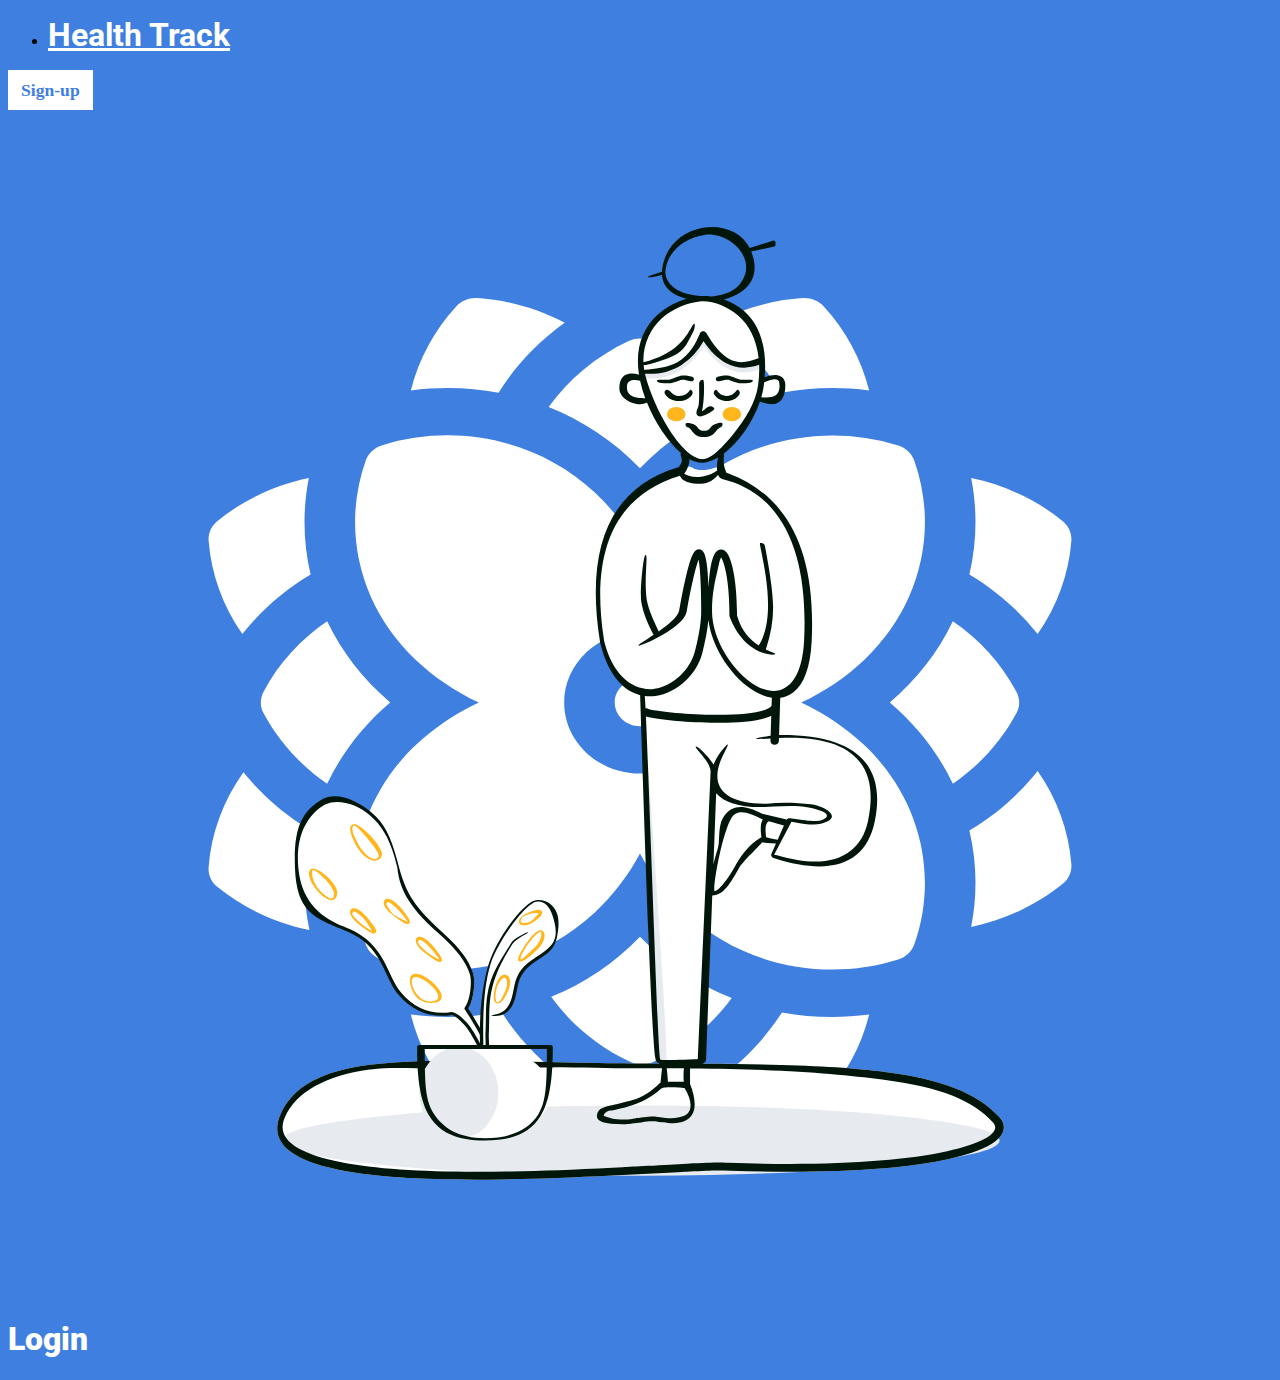
==== login.html @ 3c76cd89 "Initial commit" ====
<!doctype html>
<html lang="pt-br">
  <head>
    <!-- Required meta tags -->
    <meta charset="utf-8">
    <meta http-equiv="X-UA-Compatible" content="IE-edge">
    <meta name="viewport" content="width=device-width, initial-scale=1.0">
    <meta name="author" content="Thais Lenhard">
    <title>Health Track</title>
    
    <!-- CSS custom -->
    <link rel="stylesheet" href="style.css">

    <!-- Bootstrap CSS -->
    <link href="https://cdn.jsdelivr.net/npm/bootstrap@5.0.0-beta3/dist/css/bootstrap.min.css" rel="stylesheet" integrity="sha384-eOJMYsd53ii+scO/bJGFsiCZc+5NDVN2yr8+0RDqr0Ql0h+rP48ckxlpbzKgwra6" crossorigin="anonymous">
        
    <!-- Google fonts -->
    <link rel="preconnect" href="https://fonts.gstatic.com" />
    <link
    href="https://fonts.googleapis.com/css2?family=Roboto&display=swap"
    rel="stylesheet"
    />


  </head>
  <body class="global">
    
    <main>
        <header class="p-3 ">
            <div class="container">
              <div class="d-flex flex-wrap align-items-center justify-content-center justify-content-lg-start">
                <ul class="nav col-12 col-lg-auto me-lg-auto  justify-content-center mb-md-0">
                  <li><a href="index.html" class="title nav-link px-2 "><strong>Health Track</strong></a></li>
                </ul>
        
                <div class="text-end">
                  <a href="register.html" type="button" class="botao-chip-branco rounded-pill">Sign-up</a>
                </div>
              </div>
            </div>
        </header>

        <div class="container">

            <div class="row p-2">

                <div class="col-sm-12 col-md-12  col-lg-6 align-self-center ">
                    <img src="yoga_girl.svg" alt="Garota praticando yoga" width="100%" height="100%">
                </div> 

                <div class="col-sm-12 col-md-12 col-lg-6 align-self-center text-center">
                    <div class="row p-2">
                        <h1 class="p-20"><strong>Login</strong></h1>
                    </div>
                    
                </div>  
            
            </div>
        </div>
    </main>
    
    <script src="https://cdn.jsdelivr.net/npm/bootstrap@5.0.2/dist/js/bootstrap.bundle.min.js" integrity="sha384-MrcW6ZMFYlzcLA8Nl+NtUVF0sA7MsXsP1UyJoMp4YLEuNSfAP+JcXn/tWtIaxVXM" crossorigin="anonymous"></script>
  </body>
</html>
---- style.css ----
:root {
    --main_blue:#3F7FDF;
}
.global {
    background-color: var(--main_blue);
}
.title {
    font-family: -apple-system, BlinkMacSystemFont, 'Segoe UI', Roboto, Oxygen, Ubuntu, Cantarell, 'Open Sans', 'Helvetica Neue', sans-serif;
    color: white;
    font-style: bold;
    font-size: xx-large;
}
h1 {
    font-family: -apple-system, BlinkMacSystemFont, 'Segoe UI', Roboto, Oxygen, Ubuntu, Cantarell, 'Open Sans', 'Helvetica Neue', sans-serif;
    color: white;
    font-style: bold;
}
.botaoMedio {
    font-size: medium;
    color: white;
    text-decoration: none;
}
.botaoPequeno {
    font-size: small;
    color: white;
    text-decoration: none;
}
.botao-chip-branco{
    display: inline-block;
    font-weight: 600;
    line-height: 1.5;
    font-style: normal;
    color:  var(--main_blue);
    background-color: white;
    text-align: center;
    text-decoration: none;
    vertical-align: middle;
    cursor: pointer;
    -webkit-user-select: none;
    -moz-user-select: none;
    user-select: none;
    border: 1px solid transparent;
    padding: .375rem .75rem;
    font-size: 1.1rem;
    transition: color .15s ease-in-out,background-color .15s ease-in-out,border-color .15s ease-in-out,box-shadow .15s ease-in-out;
}
.texto-branco {
    display: inline-block;
    font-weight: 600;
    line-height: 1.5;
    font-style: normal;
    color: white;
    background-color:  transparent;
    text-align: center;
    text-decoration: none;
    vertical-align: middle;
    cursor: pointer;
    -webkit-user-select: none;
    -moz-user-select: none;
    user-select: none;
    border: 1px solid transparent;
    padding: .375rem .75rem;
    font-size: 1.2rem;
    transition: color .15s ease-in-out,background-color .15s ease-in-out,border-color .15s ease-in-out,box-shadow .15s ease-in-out;
}
label {
    color: white;
}
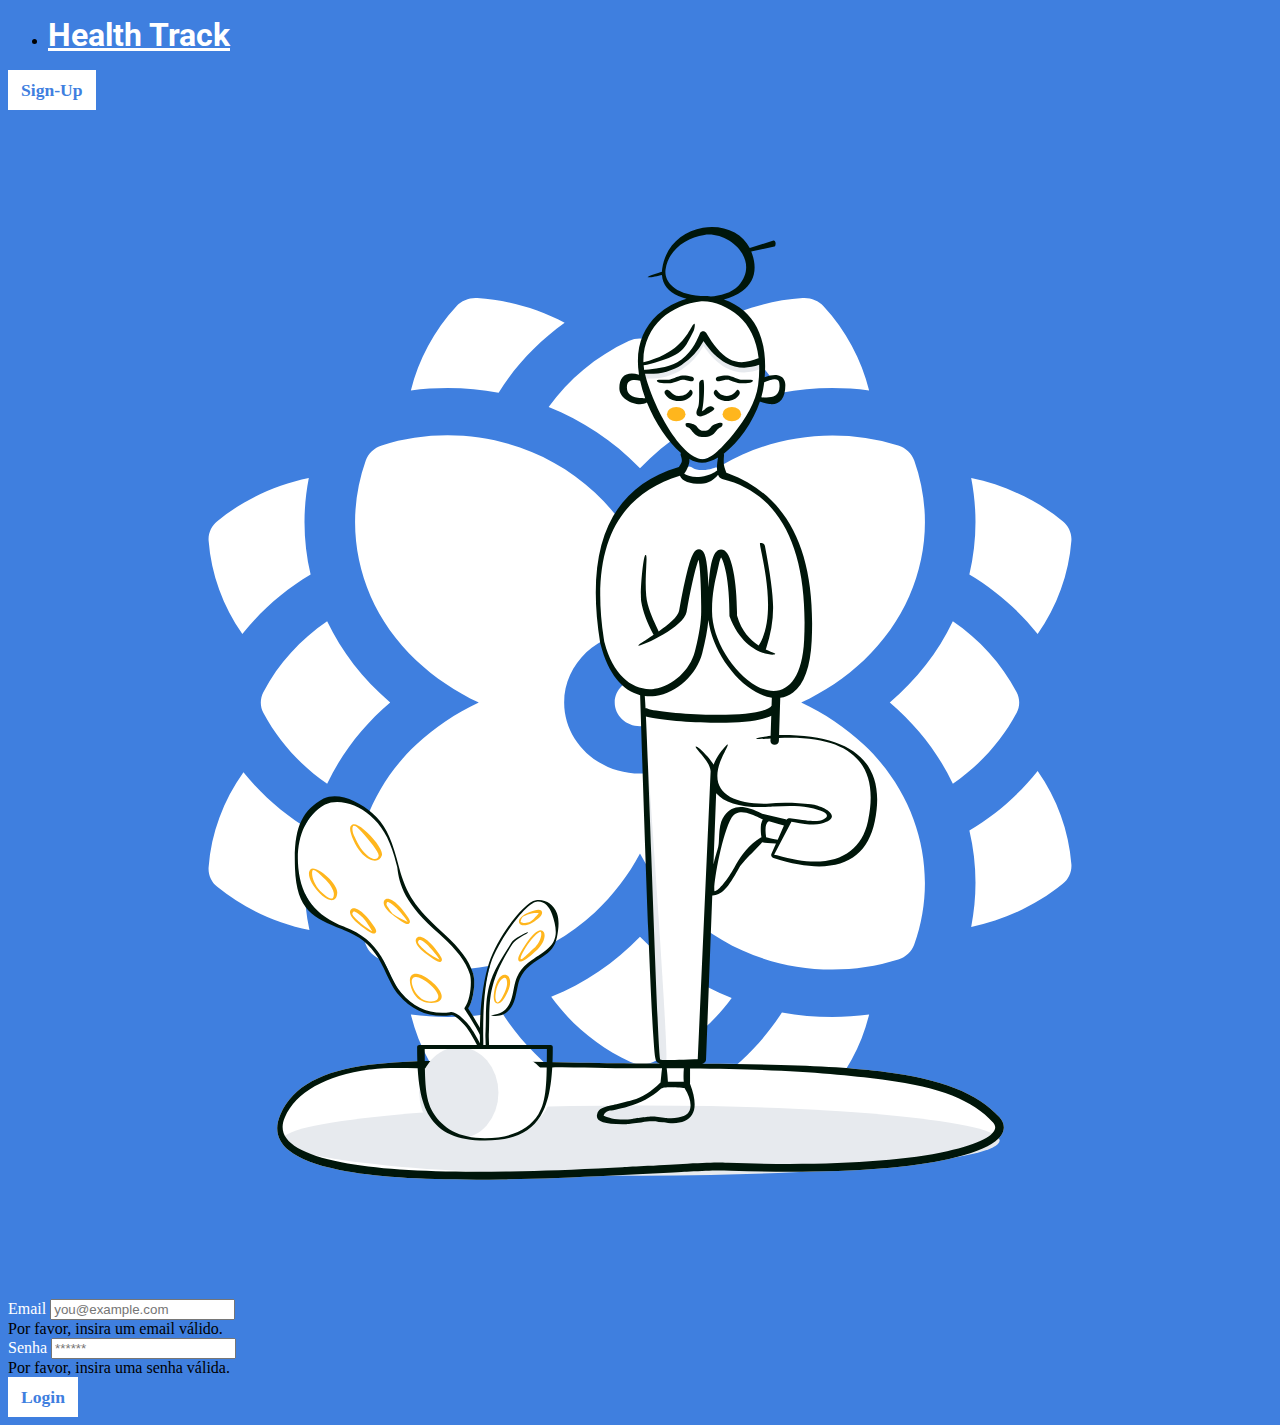
==== commit 7e769e5a: "FEATURE: Dashboard and  New Activity" ====
--- a/login.html
+++ b/login.html
@@ -34,7 +34,7 @@
                 </ul>
         
                 <div class="text-end">
-                  <a href="register.html" type="button" class="botao-chip-branco rounded-pill">Sign-up</a>
+                  <a href="register.html" type="button" class="botao-chip-branco rounded-pill">Sign-Up</a>
                 </div>
               </div>
             </div>
@@ -49,11 +49,33 @@
                 </div> 
 
                 <div class="col-sm-12 col-md-12 col-lg-6 align-self-center text-center">
-                    <div class="row p-2">
-                        <h1 class="p-20"><strong>Login</strong></h1>
-                    </div>
-                    
-                </div>  
+
+                  <form class="needs-validation AVAST_PAM_nonloginform p-4" novalidate="">
+                      <div class="row g-3">
+
+                          <div class="col-12">
+                              <label for="email" class="form-label">Email</label>
+                              <input type="email" class="form-control" id="email" placeholder="you@example.com">
+                              <div class="invalid-feedback">
+                                  Por favor, insira um email válido.
+                              </div>
+                          </div>
+
+                          <div class="col-12">
+                              <label for="password" class="form-label">Senha</label>
+                              <input type="password" class="form-control" id="email" placeholder="******">
+                              <div class="invalid-feedback">
+                                  Por favor, insira uma senha válida.
+                              </div>
+                          </div>
+
+                          <a href="dashboard.html" class="botao-chip-branco rounded-pill mt-5" type="submit">Login</a>
+
+                      </div>
+
+
+                  </form>
+              </div> 
             
             </div>
         </div>
--- a/style.css
+++ b/style.css
@@ -14,6 +14,7 @@
     font-family: -apple-system, BlinkMacSystemFont, 'Segoe UI', Roboto, Oxygen, Ubuntu, Cantarell, 'Open Sans', 'Helvetica Neue', sans-serif;
     color: white;
     font-style: bold;
+    padding-bottom: 20px;
 }
 .botaoMedio {
     font-size: medium;
@@ -65,4 +66,25 @@
 }
 label {
     color: white;
+}
+table {
+    background-color: white;
+    border-radius: 20px;
+    font-family: -apple-system, BlinkMacSystemFont, 'Segoe UI', Roboto, Oxygen, Ubuntu, Cantarell, 'Open Sans', 'Helvetica Neue', sans-serif;
+}
+th {
+    color: var(--main_blue);
+    font-size: large;
+}
+td {
+    font-weight: 600;
+    color: black;
+    background-color:  transparent;
+    text-align: center;
+    text-decoration: none;
+    vertical-align: middle;
+    -webkit-user-select: none;
+    -moz-user-select: none;
+    user-select: none;
+    transition: color .15s ease-in-out,background-color .15s ease-in-out,border-color .15s ease-in-out,box-shadow .15s ease-in-out;
 }